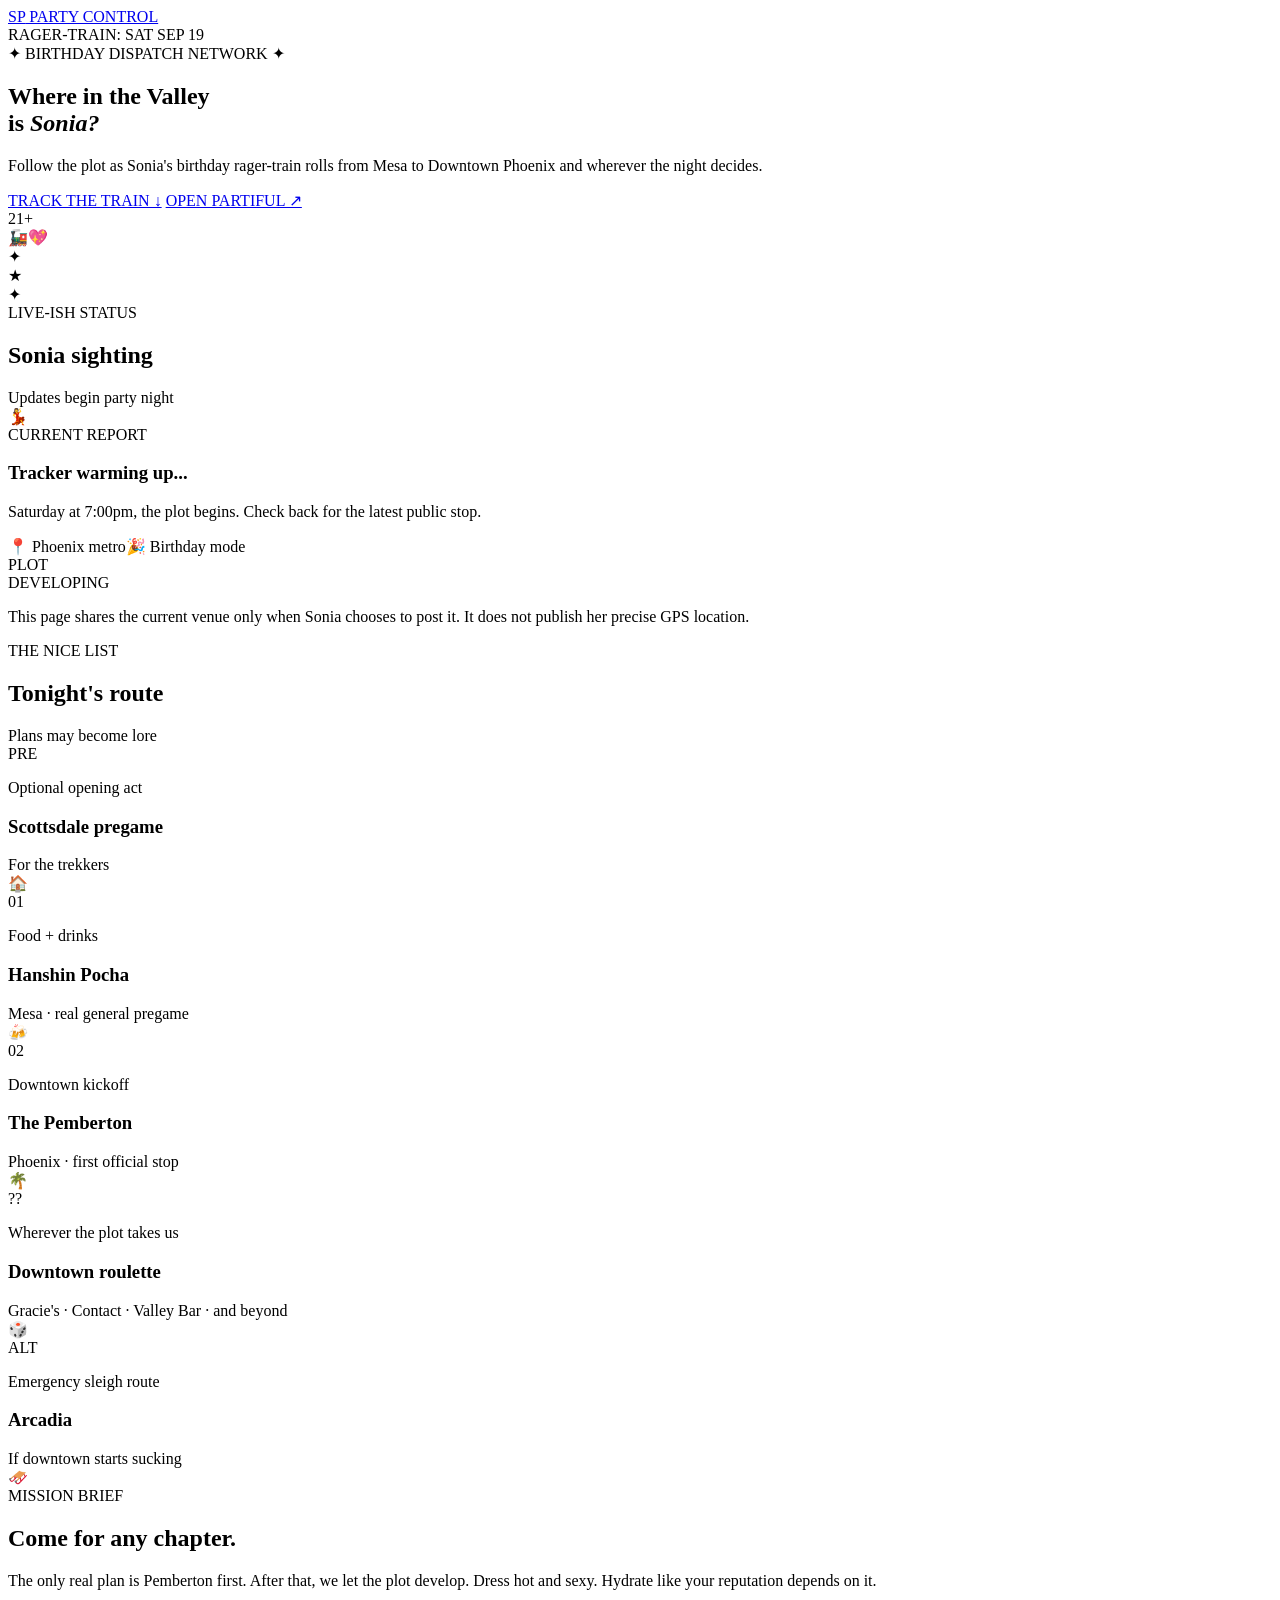
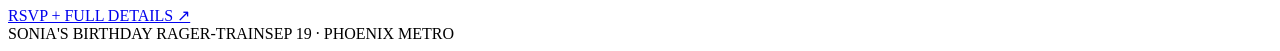
==== index.html @ 486c5042 "Create index.html<!doctype html> <html lang="en"> <head>   <meta charset="utf-8" />   <meta name="vi" ====
<!doctype html>
<html lang="en">
<head>
  <meta charset="utf-8" />
  <meta name="viewport" content="width=device-width, initial-scale=1" />
  <meta name="theme-color" content="#ff5ca8" />
  <meta property="og:title" content="Where in the Valley is Sonia?" />
  <meta property="og:description" content="Live-ish dispatches from Sonia's Birthday Rager-Train." />
  <title>Where in the Valley is Sonia?</title>
  <link rel="preconnect" href="https://fonts.googleapis.com">
  <link rel="preconnect" href="https://fonts.gstatic.com" crossorigin>
  <link href="https://fonts.googleapis.com/css2?family=DM+Sans:wght@400;600;700;800&family=Shrikhand&display=swap" rel="stylesheet">
  <link rel="stylesheet" href="styles.css" />
</head>
<body>
  <div class="stars" aria-hidden="true"></div>
  <header class="topbar">
    <a class="brand" href="#top" aria-label="Sonia tracker home"><span>SP</span> PARTY CONTROL</a>
    <div class="status-pill"><i></i> RAGER-TRAIN: SAT SEP 19</div>
  </header>

  <main id="top">
    <section class="hero">
      <div class="eyebrow">✦ BIRTHDAY DISPATCH NETWORK ✦</div>
      <h1>Where in the Valley<br>is <em>Sonia?</em></h1>
      <p class="lede">Follow the plot as Sonia's birthday rager-train rolls from Mesa to Downtown Phoenix and wherever the night decides.</p>
      <div class="hero-actions">
        <a class="button primary" href="#tracker">TRACK THE TRAIN ↓</a>
        <a class="button ghost" href="https://partiful.com/e/GEaYZvobZnRrIP8LzPTh?c=G8XCnnds" target="_blank" rel="noreferrer">OPEN PARTIFUL ↗</a>
      </div>
      <div class="mascot" aria-label="Birthday train illustration">
        <div class="moon">21+</div>
        <div class="train">🚂<span>💖</span></div>
        <div class="track"></div>
        <div class="spark s1">✦</div><div class="spark s2">★</div><div class="spark s3">✦</div>
      </div>
    </section>

    <section class="tracker-wrap" id="tracker">
      <div class="section-heading">
        <div><span class="kicker">LIVE-ISH STATUS</span><h2>Sonia sighting</h2></div>
        <span class="updated" id="updated">Updates begin party night</span>
      </div>
      <article class="current-card">
        <div class="radar" aria-hidden="true"><span>💃</span></div>
        <div class="current-copy">
          <span class="tiny-label">CURRENT REPORT</span>
          <h3 id="current-name">Tracker warming up...</h3>
          <p id="current-note">Saturday at 7:00pm, the plot begins. Check back for the latest public stop.</p>
          <div class="chips"><span>📍 Phoenix metro</span><span>🎉 Birthday mode</span></div>
        </div>
        <div class="stamp">PLOT<br>DEVELOPING</div>
      </article>
      <p class="privacy-note">This page shares the current venue only when Sonia chooses to post it. It does not publish her precise GPS location.</p>
    </section>

    <section class="route-section">
      <div class="section-heading">
        <div><span class="kicker">THE NICE LIST</span><h2>Tonight's route</h2></div>
        <span class="route-note">Plans may become lore</span>
      </div>
      <div class="route">
        <article class="stop warmup"><div class="stop-no">PRE</div><div><p>Optional opening act</p><h3>Scottsdale pregame</h3><span>For the trekkers</span></div><b>🏠</b></article>
        <article class="stop anchor"><div class="stop-no">01</div><div><p>Food + drinks</p><h3>Hanshin Pocha</h3><span>Mesa · real general pregame</span></div><b>🍻</b></article>
        <article class="stop anchor"><div class="stop-no">02</div><div><p>Downtown kickoff</p><h3>The Pemberton</h3><span>Phoenix · first official stop</span></div><b>🌴</b></article>
        <article class="stop mystery"><div class="stop-no">??</div><div><p>Wherever the plot takes us</p><h3>Downtown roulette</h3><span>Gracie's · Contact · Valley Bar · and beyond</span></div><b>🎲</b></article>
        <article class="stop escape"><div class="stop-no">ALT</div><div><p>Emergency sleigh route</p><h3>Arcadia</h3><span>If downtown starts sucking</span></div><b>🛷</b></article>
      </div>
    </section>

    <section class="mission">
      <div><span class="kicker">MISSION BRIEF</span><h2>Come for any chapter.</h2></div>
      <p>The only real plan is Pemberton first. After that, we let the plot develop. Dress hot and sexy. Hydrate like your reputation depends on it.</p>
      <a class="button cream" href="https://partiful.com/e/GEaYZvobZnRrIP8LzPTh?c=G8XCnnds" target="_blank" rel="noreferrer">RSVP + FULL DETAILS ↗</a>
    </section>
  </main>

  <footer><span>SONIA'S BIRTHDAY RAGER-TRAIN</span><span>SEP 19 · PHOENIX METRO</span></footer>
  <script src="app.js"></script>
</body>
</html>
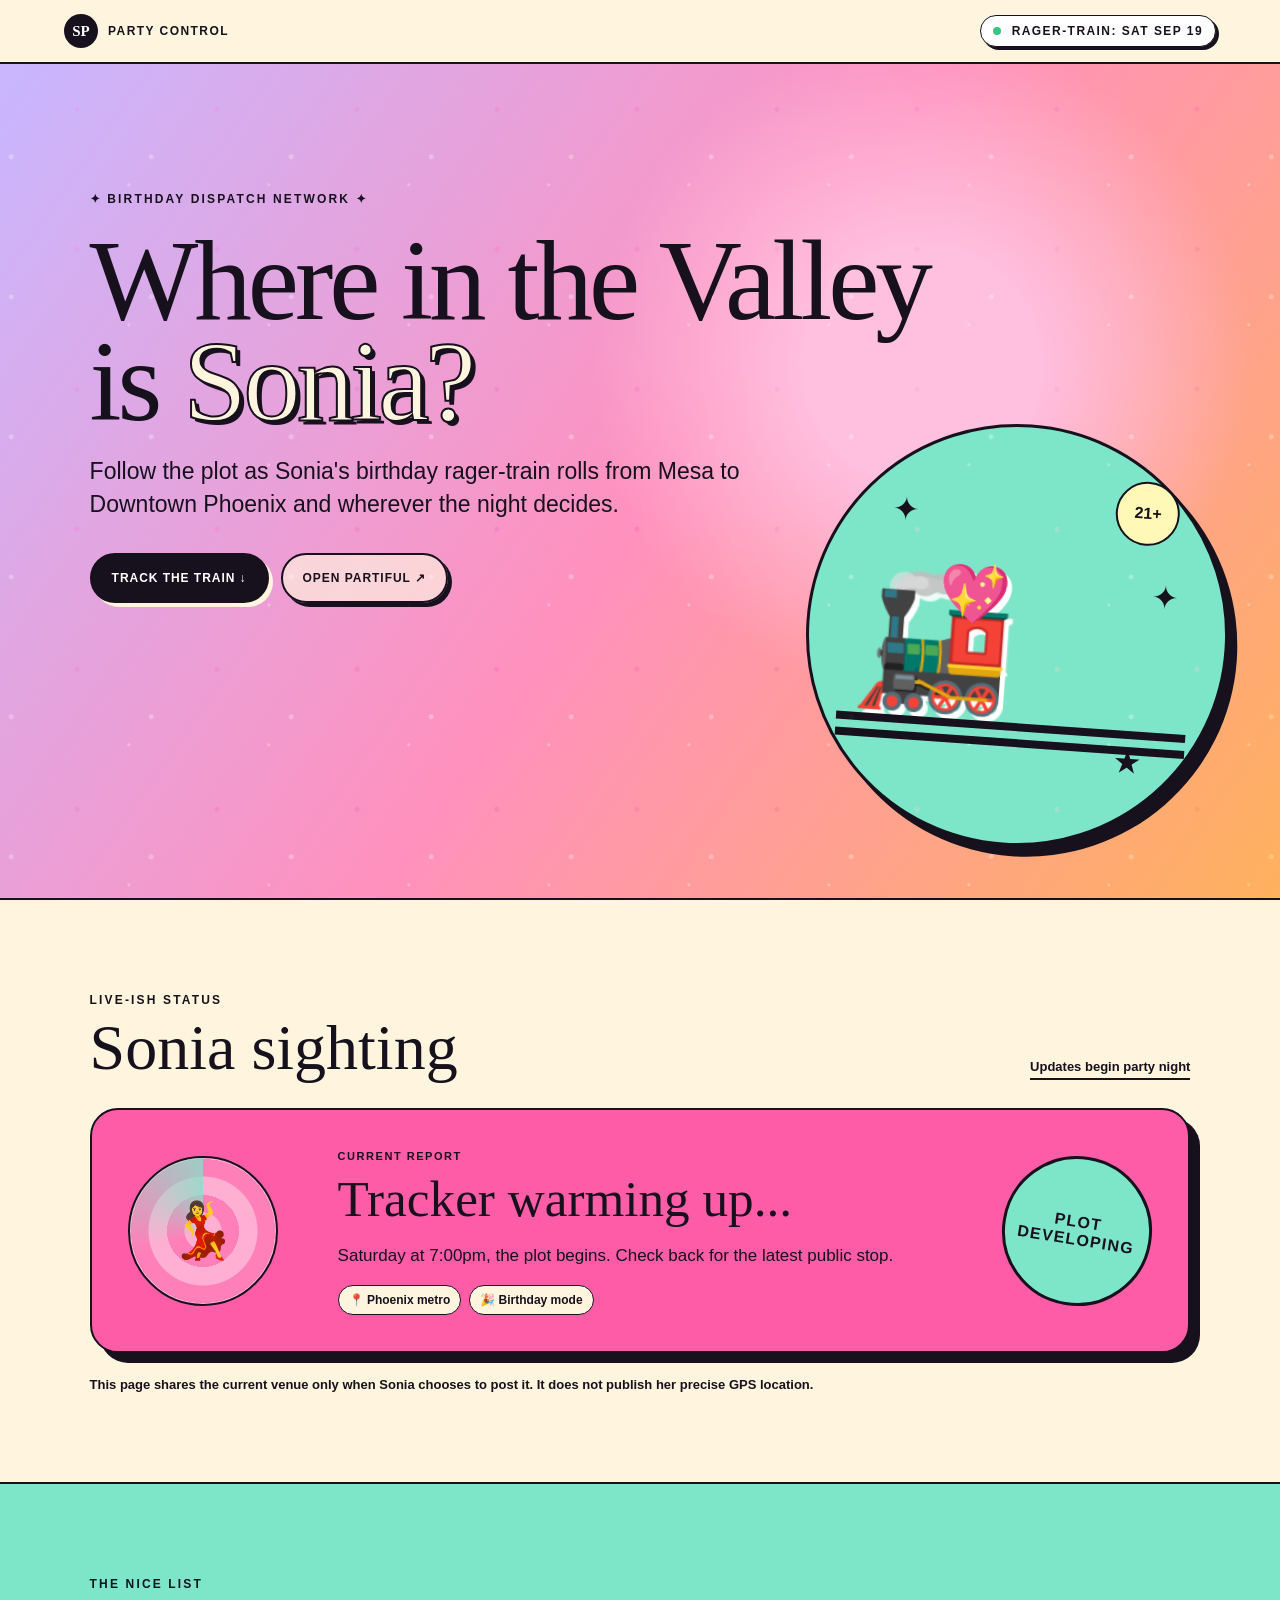
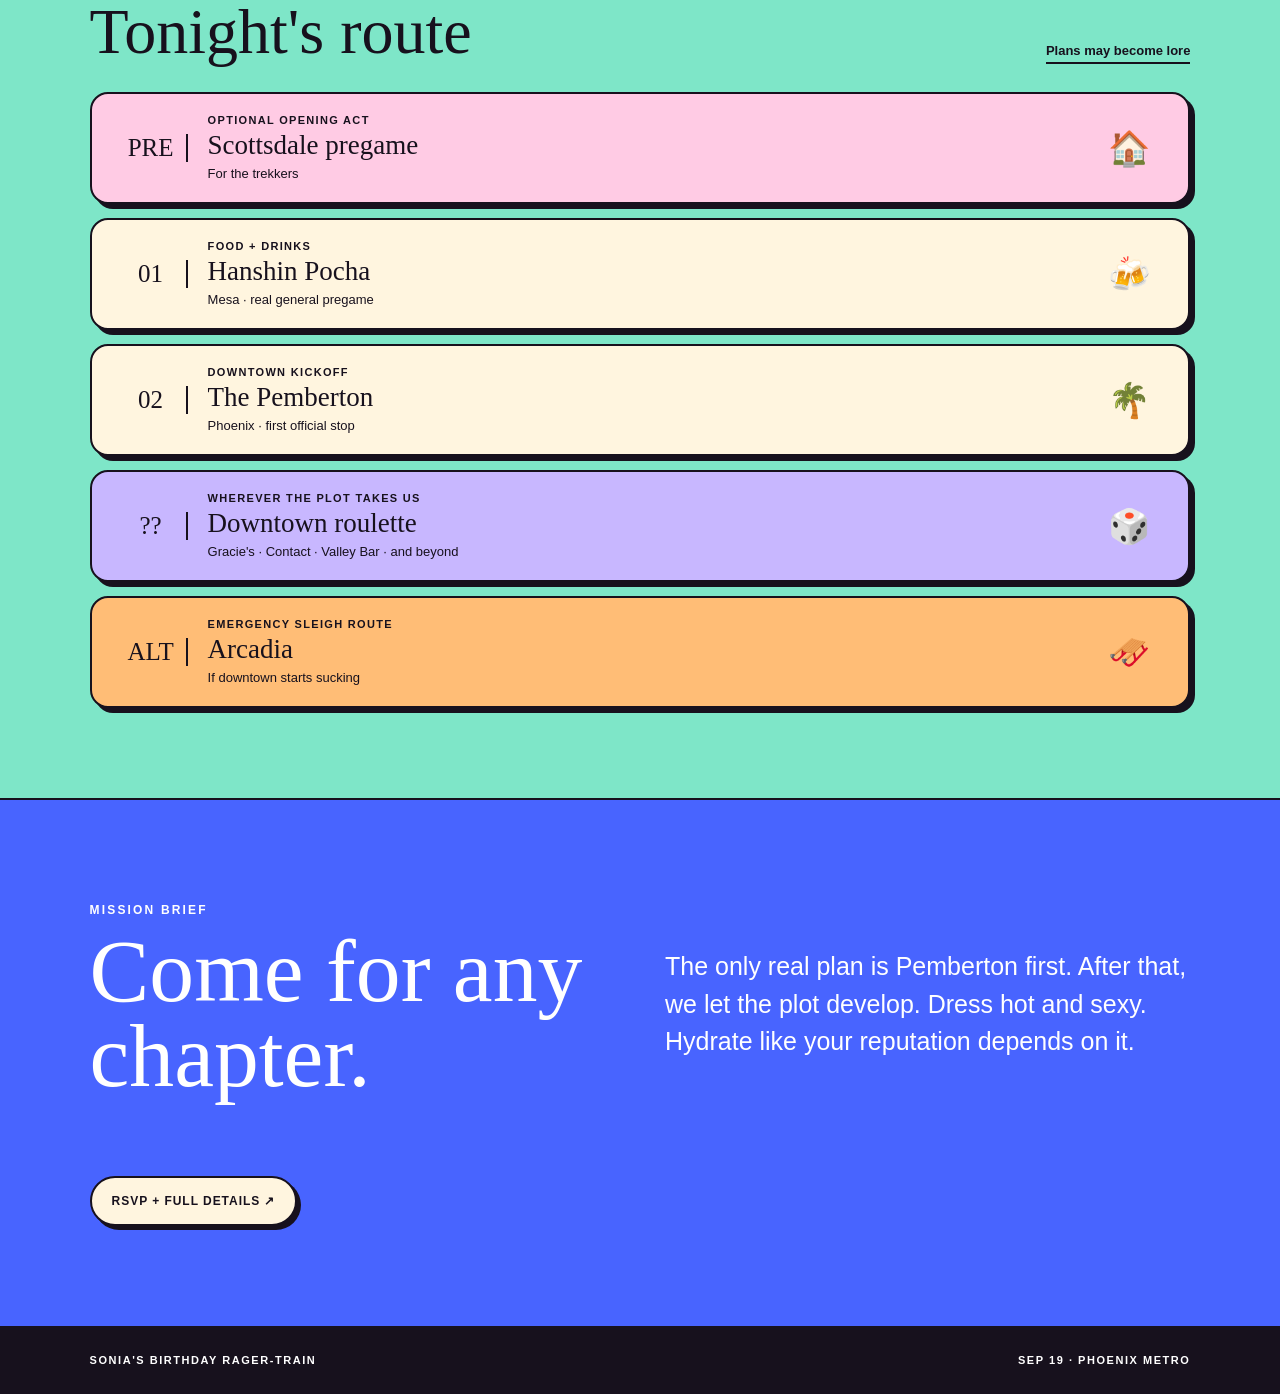
==== commit 8259e6bf: "Update index.html" ====
--- a/index.html
+++ b/index.html
@@ -76,6 +76,7 @@
   </main>
 
   <footer><span>SONIA'S BIRTHDAY RAGER-TRAIN</span><span>SEP 19 · PHOENIX METRO</span></footer>
-  <script src="app.js"></script>
+  <script src="config.js?v=2"></script>
+  <script src="app.js?v=2"></script>
 </body>
 </html>
--- a/styles.css
+++ b/styles.css
@@ -0,0 +1,7 @@
+:root{--ink:#17111d;--pink:#ff5ca8;--hot:#ff2f86;--lilac:#c8b7ff;--cream:#fff5df;--mint:#7ee6c8;--blue:#4864ff;--line:rgba(23,17,29,.18)}
+*{box-sizing:border-box}html{scroll-behavior:smooth}body{margin:0;color:var(--ink);font-family:"DM Sans",sans-serif;background:var(--cream);overflow-x:hidden}.stars{position:fixed;inset:0;pointer-events:none;opacity:.28;background-image:radial-gradient(circle at 8% 12%,#fff 0 2px,transparent 3px),radial-gradient(circle at 92% 32%,#fff 0 1px,transparent 2px),radial-gradient(circle at 55% 78%,#ff2f86 0 2px,transparent 3px);background-size:140px 140px;z-index:10;mix-blend-mode:overlay}.topbar{height:64px;display:flex;align-items:center;justify-content:space-between;padding:0 clamp(20px,5vw,72px);border-bottom:2px solid var(--ink);background:var(--cream);font-size:12px;font-weight:800;letter-spacing:.12em;position:relative;z-index:20}.brand{color:inherit;text-decoration:none;display:flex;align-items:center;gap:10px}.brand span{display:grid;place-items:center;width:34px;height:34px;border-radius:50%;background:var(--ink);color:white;font-family:Shrikhand;font-size:15px;letter-spacing:0}.status-pill{border:1.5px solid var(--ink);border-radius:99px;padding:8px 12px;background:white;box-shadow:3px 3px 0 var(--ink)}.status-pill i{display:inline-block;width:8px;height:8px;background:#39c681;border-radius:50%;margin-right:6px;animation:pulse 1.6s infinite}.hero{min-height:calc(100vh - 64px);padding:clamp(72px,10vw,140px) clamp(20px,7vw,110px);background:radial-gradient(circle at 72% 36%,#ffbfdf 0 11%,transparent 31%),linear-gradient(125deg,var(--lilac),#ff91be 51%,#ffb15d);position:relative;overflow:hidden;border-bottom:2px solid var(--ink)}.eyebrow,.kicker{font-size:12px;letter-spacing:.18em;font-weight:800}.hero h1{font:clamp(54px,9vw,132px)/.88 Shrikhand,serif;letter-spacing:-.035em;margin:24px 0 22px;max-width:1000px}.hero h1 em{color:var(--cream);font-style:normal;text-shadow:4px 4px 0 var(--ink);-webkit-text-stroke:2px var(--ink)}.lede{font-size:clamp(17px,2vw,23px);line-height:1.45;max-width:660px;margin:0 0 32px}.hero-actions{display:flex;gap:12px;flex-wrap:wrap}.button{display:inline-flex;align-items:center;justify-content:center;min-height:50px;padding:0 20px;border:2px solid var(--ink);border-radius:99px;text-decoration:none;color:var(--ink);font-size:12px;font-weight:800;letter-spacing:.08em;box-shadow:4px 4px 0 var(--ink);transition:.2s transform,.2s box-shadow}.button:hover{transform:translate(2px,2px);box-shadow:2px 2px 0 var(--ink)}.primary{background:var(--ink);color:white;box-shadow:4px 4px 0 var(--cream)}.ghost{background:rgba(255,245,223,.65)}.mascot{position:absolute;right:4vw;bottom:4vw;width:min(33vw,440px);height:min(33vw,440px);border-radius:50%;background:var(--mint);border:3px solid var(--ink);box-shadow:10px 10px 0 var(--ink);transform:rotate(4deg)}.moon{position:absolute;right:13%;top:11%;display:grid;place-items:center;width:64px;height:64px;border:2px solid var(--ink);background:#fff8b7;border-radius:50%;font-weight:900}.train{position:absolute;left:11%;top:35%;font-size:clamp(70px,10vw,140px);filter:drop-shadow(5px 5px 0 #fff)}.train span{font-size:.45em;position:absolute;left:51%;top:-6%}.track{position:absolute;width:84%;height:8px;left:8%;bottom:27%;background:var(--ink);box-shadow:0 16px 0 var(--ink)}.spark{position:absolute;font-size:32px}.s1{left:18%;top:17%}.s2{right:18%;bottom:17%}.s3{right:12%;top:34%}.tracker-wrap,.route-section{padding:90px clamp(20px,7vw,110px)}.tracker-wrap{background:#fff5df}.section-heading{display:flex;align-items:end;justify-content:space-between;gap:20px;margin-bottom:28px}.section-heading h2{font:clamp(38px,5vw,70px)/1 Shrikhand;margin:8px 0 0}.updated,.route-note{font-size:13px;font-weight:700;border-bottom:2px solid var(--ink);padding-bottom:4px}.current-card{position:relative;display:grid;grid-template-columns:180px 1fr 150px;gap:30px;align-items:center;padding:36px;border:2px solid var(--ink);border-radius:28px;background:var(--pink);box-shadow:10px 10px 0 var(--ink)}.radar{width:150px;height:150px;border:2px solid var(--ink);border-radius:50%;display:grid;place-items:center;background:repeating-radial-gradient(circle,#ffafd1 0 18px,#ff80b9 19px 36px);position:relative}.radar:after{content:"";position:absolute;inset:0;border-radius:50%;background:conic-gradient(from 0deg,transparent 0 70%,rgba(126,230,200,.75));animation:scan 3s linear infinite}.radar span{font-size:55px;z-index:1}.tiny-label{font-size:11px;font-weight:900;letter-spacing:.14em}.current-copy h3{font:clamp(30px,4vw,52px)/1.05 Shrikhand;margin:8px 0 12px}.current-copy p{font-size:17px;max-width:600px;line-height:1.5}.chips{display:flex;flex-wrap:wrap;gap:8px}.chips span{background:var(--cream);border:1.5px solid var(--ink);border-radius:99px;padding:7px 10px;font-size:12px;font-weight:700}.stamp{border:3px solid var(--ink);border-radius:50%;aspect-ratio:1;display:grid;place-items:center;text-align:center;font-weight:900;letter-spacing:.08em;transform:rotate(9deg);background:var(--mint)}.privacy-note{margin:24px 0 0;font-size:13px;font-weight:600}.route-section{background:var(--mint);border-top:2px solid var(--ink);border-bottom:2px solid var(--ink)}.route{display:grid;gap:14px}.stop{display:grid;grid-template-columns:72px 1fr 70px;align-items:center;gap:20px;padding:20px 24px;border:2px solid var(--ink);border-radius:18px;background:var(--cream);box-shadow:5px 5px 0 var(--ink)}.stop-no{font:25px Shrikhand;text-align:center;border-right:2px solid var(--ink)}.stop p{margin:0 0 4px;font-size:11px;font-weight:900;letter-spacing:.12em;text-transform:uppercase}.stop h3{margin:0 0 3px;font:27px Shrikhand}.stop span{font-size:13px}.stop b{font-size:34px;text-align:center}.warmup{background:#ffcbe4}.anchor{background:#fff5df}.mystery{background:#c8b7ff}.escape{background:#ffbd76}.mission{margin:0;min-height:500px;padding:100px clamp(20px,7vw,110px);background:var(--blue);color:white;display:grid;grid-template-columns:1fr 1fr;gap:50px;align-items:center}.mission h2{font:clamp(48px,7vw,98px)/.95 Shrikhand;margin:10px 0}.mission p{font-size:clamp(18px,2vw,25px);line-height:1.5}.cream{background:var(--cream);width:max-content;margin-top:18px}footer{background:var(--ink);color:white;padding:28px clamp(20px,7vw,110px);display:flex;justify-content:space-between;font-size:11px;font-weight:800;letter-spacing:.14em}@keyframes scan{to{transform:rotate(360deg)}}@keyframes pulse{50%{box-shadow:0 0 0 6px rgba(57,198,129,.2)}}
+@media(max-width:900px){.mascot{opacity:.24;right:-90px;bottom:80px;width:420px;height:420px}.hero>div:not(.mascot),.hero>h1,.hero>p{position:relative;z-index:2}.current-card{grid-template-columns:120px 1fr}.radar{width:110px;height:110px}.stamp{display:none}.mission{grid-template-columns:1fr}}
+@media(max-width:600px){.topbar{height:58px}.brand{font-size:10px}.status-pill{font-size:9px;padding:7px 9px;box-shadow:2px 2px 0 var(--ink)}.hero{min-height:auto;padding-top:68px;padding-bottom:90px}.hero h1{font-size:54px;line-height:.92}.lede{font-size:17px}.button{width:100%}.mascot{width:300px;height:300px;bottom:-90px;right:-100px}.tracker-wrap,.route-section{padding-top:64px;padding-bottom:64px}.section-heading{align-items:start;flex-direction:column}.current-card{grid-template-columns:1fr;padding:24px;box-shadow:7px 7px 0 var(--ink)}.radar{width:95px;height:95px}.current-copy h3{font-size:34px}.stop{grid-template-columns:50px 1fr;padding:16px 14px;gap:12px}.stop b{display:none}.stop h3{font-size:23px}.mission{padding-top:72px;padding-bottom:72px;gap:12px}.mission h2{font-size:55px}footer{gap:15px;flex-direction:column}}
+@media(prefers-reduced-motion:reduce){*{scroll-behavior:auto}.radar:after,.status-pill i{animation:none}}
+.stop.here{outline:3px dashed var(--ink);outline-offset:4px;position:relative}
+.stop.here:after{content:"SONIA IS HERE";position:absolute;top:-13px;left:14px;background:var(--ink);color:#fff;font-size:10px;font-weight:800;letter-spacing:.12em;padding:4px 9px;border-radius:99px}
